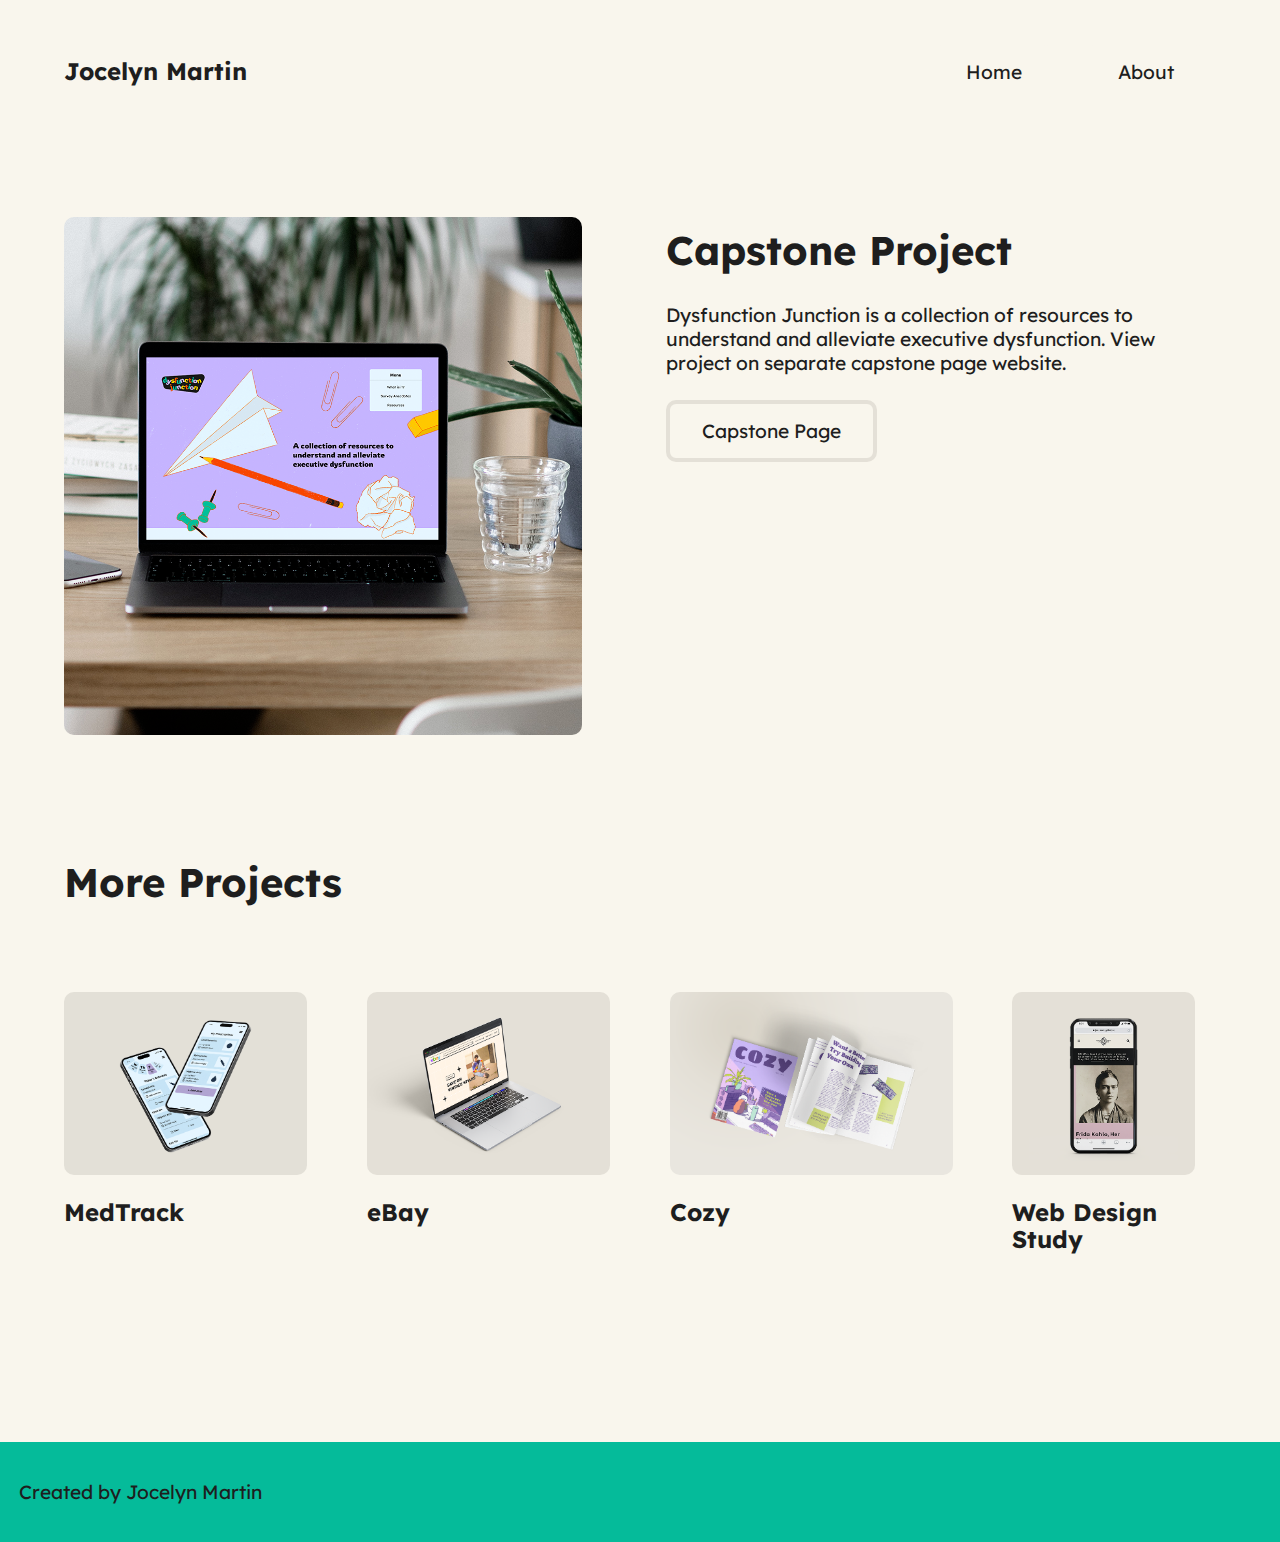
==== index.html @ 4a7296fd "update ebay page styles" ====
<!DOCTYPE html>
<html lang="en">
<head>
    <meta charset="UTF-8">
    <meta http-equiv="X-UA-Compatible" content="IE=edge">
    <meta name="viewport" content="width=device-width, initial-scale=1.0">
    <link rel="preconnect" href="https://fonts.googleapis.com">
    <link rel="preconnect" href="https://fonts.gstatic.com" crossorigin>
    <link href="https://fonts.googleapis.com/css2?family=Lexend+Deca:wght@100;400;600;700;800&family=Rowdies&display=swap" rel="stylesheet">
    <link rel="stylesheet" type="text/css" media="screen" href="main.css">
    <link rel="stylesheet" href="normalize.css">
    <title>Jocelyn's Portfolio</title>
</head>
<body>
    <header>
        <h1 id="page-title">Jocelyn Martin</h1>
        <nav>
            <ul>
                <li><a class="button navigation" href="#">Home</a></li>
                <li><a class="button navigation" href="aboutme.html">About</a></li>
            </ul>
        </nav>
    </header>
   
    <div class="hero">
        <div class="block con1">
            <img src="img/macbook-mockup.png" />
        </div>
        <div class="block con2">
            <img class="logo" srcset="img/logo.svg" />
            
            <h2>Capstone Project</h2>
            <p class="hero-p">Dysfunction Junction is a collection of resources to understand and alleviate executive dysfunction. View project on separate capstone page website.</p>
            <a class="button" href="https://joc-mart.github.io/capstone/">Capstone Page</a>
        </div>
    </div>

    <h2>More Projects</h2>
    <div class="container">
        <div class="block">
            <a href="info/medtrack.html"><img src="img/medtrack-mockup.png" alt="MedTrack mockup photo"></a>
            <h3><a href="info/medtrack.html">MedTrack</a></h3>
        </div>
        <div class="block">
            <a href="info/ebay.html"><img src="img/ebay-mockup.png" alt="eBay mockup image."></a>
            <h3><a href="info/ebay.html">eBay</a></h3>
        </div>
        <div class="block">
            <a href="info/cozy.html"><img src="img/cozy-mockup.png" alt=""></a>
            <a href="info/cozy.html"><h3>Cozy</h3></a>
        </div>
        <div class="block">
            <a href="info/frida.html"><img src="img/frida-mockup.png" alt=""></a>
            <h3><a href="info/frida.html">Web Design Study</a></h3>
        </div>
    </div>
    <div class="footer">
        <p>Created by Jocelyn Martin</p>
    </div>
</body>
</html>
---- main.css ----
:root {
    --font-body: Lexend Deca, sans-serif;
    --red: #E65600;
    --black: #1E1E1E;
    --offwhite: #E5F5FF;
    --purple: #C2B4FE;
    --yellow: #F9C904;
    --paleyellow: #f9f6ed;
    --green: #05BB9A;
    --pale-green: #B8E9EB;
    --dark-green: #0C715C;
}

html {
    background-color: var(--paleyellow);
}
/* *, 
*:before, 
*:after {
} */

/** universal **/
* {
    box-sizing: border-box;
    list-style: none;
    color: var(--black);
}
body {
    font-family: var(--font-body);
    font-size: 1.2rem;
}
h1 {
    font-family: var(--font-body);
    font-size: 1.5rem;
}
h2 {
    font-family: var(--font-body);
    font-size: 2.5rem;
    padding: 2% 0% 2% 5%;
    margin: 0;
}
.hero-p {
    padding: 0 0 5% 5%;
}
h3 {
    font-family: var(--font-body);
    font-size: 1.5rem;
}
a{
    text-decoration: none;
}
.type {
    margin-right: 10%;
}
.bold {
    font-size: 24pt;
    font-weight: 700;
}
.semibold {
    font-size: 20pt;
    font-weight: 600;
}
.form {
    font-size: 18pt;
    font-weight: 600;
}
.copy {
    font-size: 16pt;
}
img {
    max-width: 100%;
    display: block;
    border-radius: 10px;
    /* background color is #E4E0D7 */
}
.button {
    background-color: var(--paleyellow);
    border: 4px solid #e4e0d7;
    color: var(--black);
    padding: 15px 32px;
    border-radius: 10px;
    text-align: center;
    margin: 5% 5%;
}
.button:hover {
    background-color: #e4e0d7;
    color: var(--dark-green);
}
.navigation {
    border: none;
    padding: 15px 32px;
    border-radius: 10px;
    text-align: center;
}


/** ebay **/
.center {
    display: flex;
    margin: 0 20% 5%;
    flex-direction: column;
    /* justify-content: center;
    align-content: center; */

}
.center-block {
    display: flex;
    flex-direction: row;
    gap: 40px;
}
.center-img {
    display: block;
    border-radius: 10px;
}
/** footer **/
.footer {
    margin: 0; 
    padding: 1.5%;
    background-color: var(--green);
}

/******** desktop *******/
/** header **/ 
@media only screen and (min-width: 668px) {
    header {
        display: flex;
        margin: 2% 5% 2% 5%;
        padding: 0%;
        flex-direction: row;
        flex-wrap: nowrap;
        justify-content: space-between;
        align-items: center;
    }
    .page-title {
        margin-right: auto;
    }
    ul {
        display: flex;
    }
    nav li {
        padding: 1rem;
    }
    a:hover {
        color: var(--dark-green);
    }
    
    /** hero **/
    .hero {
        display: flex;
        margin: 5%;
    }
    .block {
        padding: 3% 5% 3% 0%;
        max-width: 50%;
    }
    
    /** body **/
    .heading {
        margin-left: 9%;
    }
    .container {
        display: flex;
        margin: 0;
        padding: 2% 2% 10% 5%; 
    }
    .block-space {
        margin: 0;
        padding: 0% 3% 3% 3%;
        max-width: 50%;    
    }
    .container-space {
        display: flex;
        margin: -5% 5% 5% 5%;
        padding: 0 1.5% 1.5% 1.5%; 
    }
    p {
        line-height: 125%;
    }
    .links {
        margin-left: 9%;
    }
    .space {
        padding: 8rem;
    }
    .citations {
        margin: 9%;
    }
    .style-guide {
        border: solid var(--black);
    }
    iframe {
        display: block;
        margin: 0 auto 5%;
    }
}
/****** iframe size *******/
@media only screen and (min-width: 1260px) {
    .frame-med {
        width: 200%;
    }
}

/******** mobile *******/
@media only screen and (max-width: 667px) {
       
    /** home **/
    header {
        display: flex;
        margin: 6% 5% 2% 5%;
        padding: 1%;
        flex-direction: column;
        flex-wrap: nowrap;
        justify-content: space-between;
        align-items: center;
    }
    .page-title {
        margin-right: auto;
    }
    ul {
        display: flex;
        margin: 0;
        padding: 0;
    }
    nav li {
        padding: .4rem;
    }
    .hero {
        margin: 5%;
        display: flex;
        flex-direction: column;
    }
    .block {
        margin-left: auto;
        margin-right: auto;
    }
    .con1 {
        order:2;
    }
    .con2 {
        order:1;
    }
    .logo {
        max-width: 70%;
    }
     /** all **/
     .container {
        padding: 5%;
        display: flex;
        flex-direction: column;
    }
    .heading {
        padding: 5%;
    }
    .container-space {
        padding: 5%;
    }
    .links {
        padding: 5%;
    }
    .footer {
        padding: 5%; 
    }
    img {
        margin-top: 10%;
    }
    /** deliverables **/
    
    .con3 {
        order:2;
    }
    .con4 {
        order:1;
    }
    
}
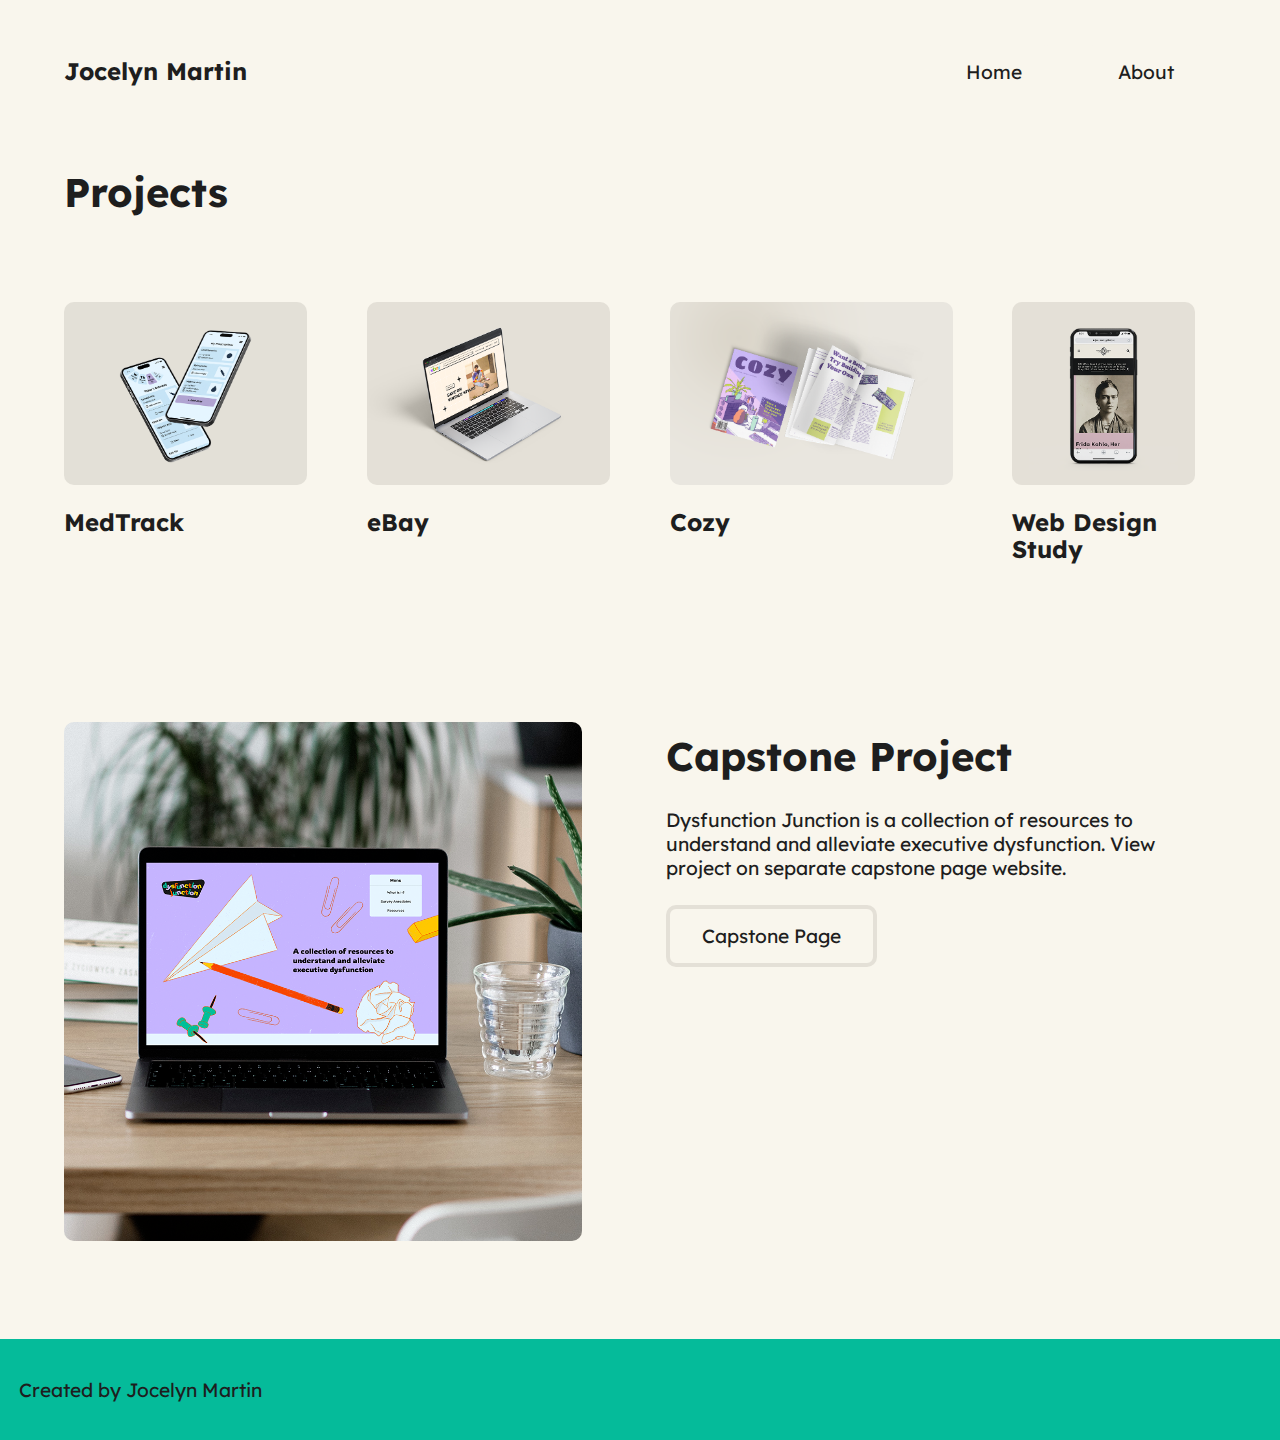
==== commit 57ecd4c9: "change home layout" ====
--- a/index.html
+++ b/index.html
@@ -21,21 +21,8 @@
             </ul>
         </nav>
     </header>
-   
-    <div class="hero">
-        <div class="block con1">
-            <img src="img/macbook-mockup.png" />
-        </div>
-        <div class="block con2">
-            <img class="logo" srcset="img/logo.svg" />
-            
-            <h2>Capstone Project</h2>
-            <p class="hero-p">Dysfunction Junction is a collection of resources to understand and alleviate executive dysfunction. View project on separate capstone page website.</p>
-            <a class="button" href="https://joc-mart.github.io/capstone/">Capstone Page</a>
-        </div>
-    </div>
 
-    <h2>More Projects</h2>
+    <h2>Projects</h2>
     <div class="container">
         <div class="block">
             <a href="info/medtrack.html"><img src="img/medtrack-mockup.png" alt="MedTrack mockup photo"></a>
@@ -54,6 +41,20 @@
             <h3><a href="info/frida.html">Web Design Study</a></h3>
         </div>
     </div>
+
+    <div class="hero">
+        <div class="block con1">
+            <img src="img/macbook-mockup.png" />
+        </div>
+        <div class="block con2">
+            <img class="logo" srcset="img/logo.svg" />
+            
+            <h2>Capstone Project</h2>
+            <p class="hero-p">Dysfunction Junction is a collection of resources to understand and alleviate executive dysfunction. View project on separate capstone page website.</p>
+            <a class="button" href="https://joc-mart.github.io/capstone/">Capstone Page</a>
+        </div>
+
+    </div>
     <div class="footer">
         <p>Created by Jocelyn Martin</p>
     </div>
--- a/main.css
+++ b/main.css
@@ -73,6 +73,13 @@
     border-radius: 10px;
     /* background color is #E4E0D7 */
 }
+.block-img {
+    margin: 10px;
+}
+.cozy-img {
+    margin: 0;
+    border-radius: 0;
+}
 .button {
     background-color: var(--paleyellow);
     border: 4px solid #e4e0d7;
@@ -119,9 +126,27 @@
     background-color: var(--green);
 }
 
+/** cozy **/
+.block-cozy {
+    display: flex;
+    flex-direction: row;
+}
+.cozy-img {
+    display: block;
+}
+.block-cozy--spread {
+    display: flex;
+    margin-right: 40px;
+}
+.container-cozy {
+    display: flex;
+    margin: 0;
+    padding: 2% 2% 0% 5%; 
+}
+
 /******** desktop *******/
 /** header **/ 
-@media only screen and (min-width: 668px) {
+@media only screen and (min-width: 980px) {
     header {
         display: flex;
         margin: 2% 5% 2% 5%;
@@ -147,7 +172,7 @@
     /** hero **/
     .hero {
         display: flex;
-        margin: 5%;
+        margin: 0% 5% 5% 5%;
     }
     .block {
         padding: 3% 5% 3% 0%;
@@ -161,11 +186,11 @@
     .container {
         display: flex;
         margin: 0;
-        padding: 2% 2% 10% 5%; 
+        padding: 2% 2% 5% 5%; 
     }
     .block-space {
         margin: 0;
-        padding: 0% 3% 3% 3%;
+        padding: 0% 3% 5% 3%;
         max-width: 50%;    
     }
     .container-space {
@@ -191,6 +216,9 @@
     iframe {
         display: block;
         margin: 0 auto 5%;
+    }
+    .frame {
+        width: 50%;
     }
 }
 /****** iframe size *******/
@@ -201,7 +229,7 @@
 }
 
 /******** mobile *******/
-@media only screen and (max-width: 667px) {
+@media only screen and (max-width: 979px) {
        
     /** home **/
     header {
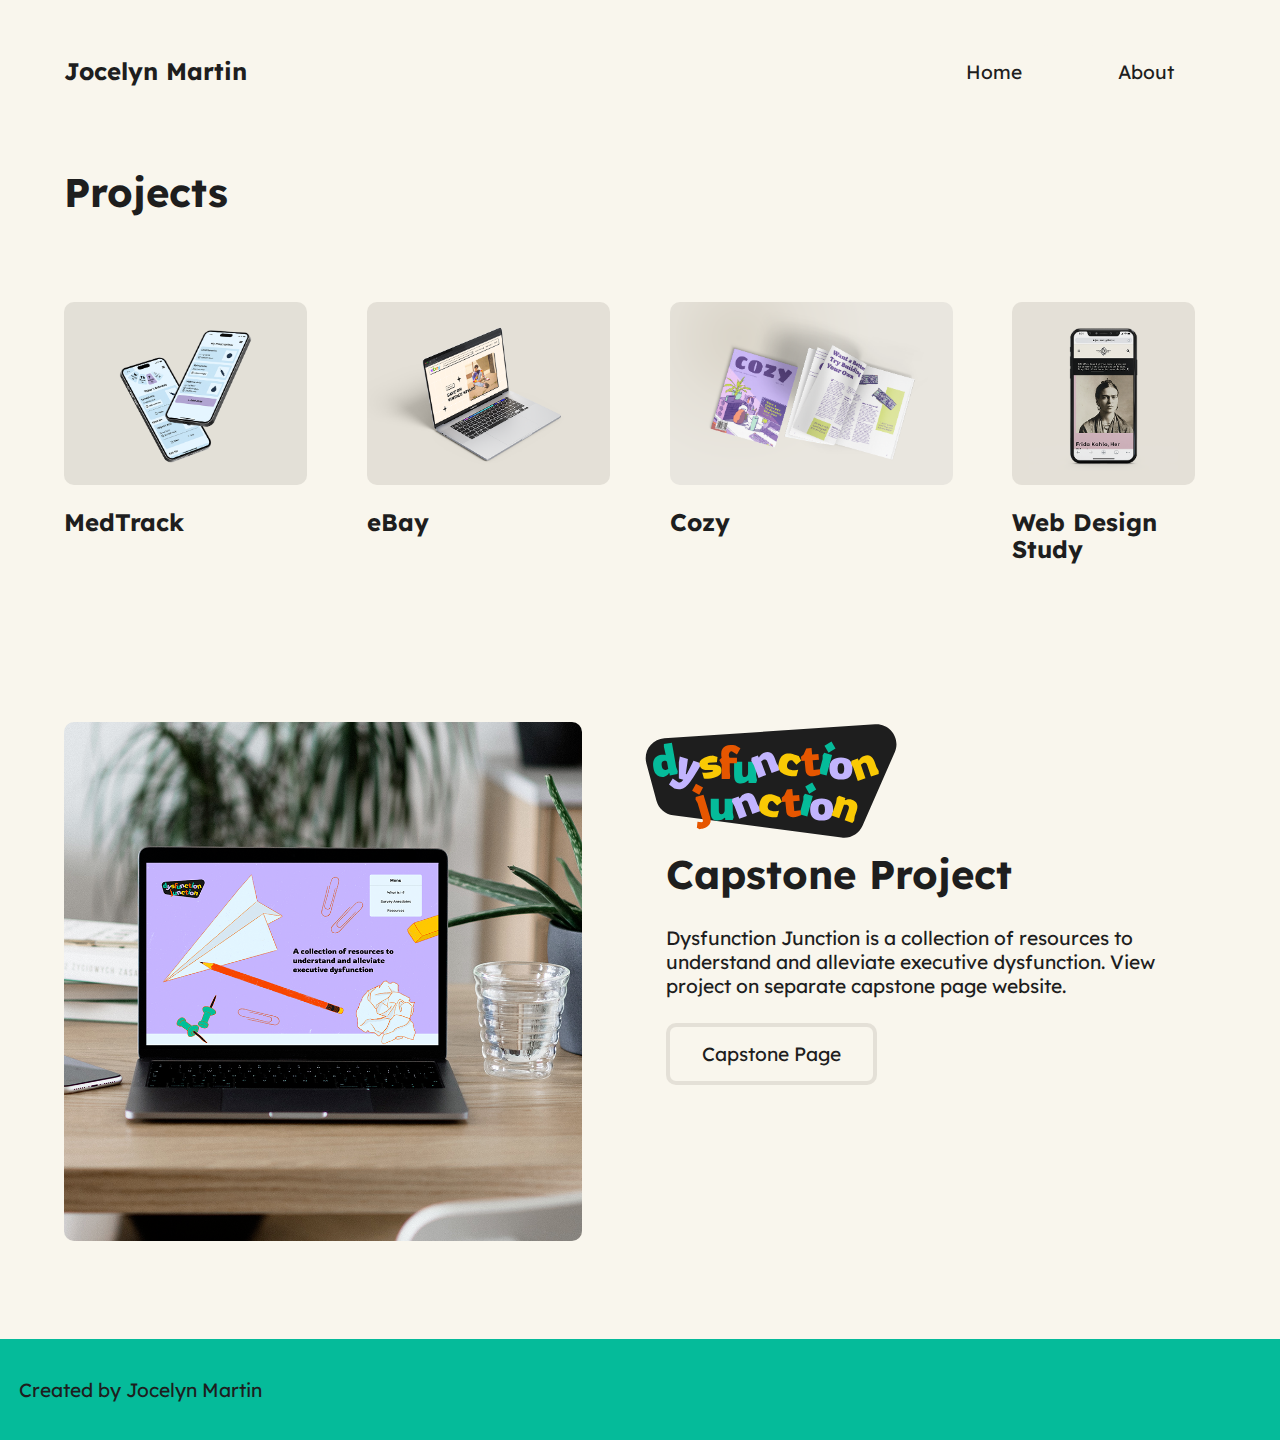
==== commit d2a9f051: "open link new tab" ====
--- a/index.html
+++ b/index.html
@@ -51,7 +51,7 @@
             
             <h2>Capstone Project</h2>
             <p class="hero-p">Dysfunction Junction is a collection of resources to understand and alleviate executive dysfunction. View project on separate capstone page website.</p>
-            <a class="button" href="https://joc-mart.github.io/capstone/">Capstone Page</a>
+            <a class="button" href="https://joc-mart.github.io/capstone/" target="_blank">Capstone Page</a>
         </div>
 
     </div>
--- a/main.css
+++ b/main.css
@@ -146,7 +146,7 @@
 
 /******** desktop *******/
 /** header **/ 
-@media only screen and (min-width: 980px) {
+@media only screen and (min-width: 820px) {
     header {
         display: flex;
         margin: 2% 5% 2% 5%;
@@ -229,16 +229,15 @@
 }
 
 /******** mobile *******/
-@media only screen and (max-width: 979px) {
+@media only screen and (max-width: 819px) {
        
     /** home **/
     header {
         display: flex;
-        margin: 6% 5% 2% 5%;
+        margin: 6% 5% 6% 5%;
         padding: 1%;
         flex-direction: column;
         flex-wrap: nowrap;
-        justify-content: space-between;
         align-items: center;
     }
     .page-title {
@@ -246,12 +245,14 @@
     }
     ul {
         display: flex;
+        flex-direction: column;
         margin: 0;
         padding: 0;
     }
     nav li {
-        padding: .4rem;
-    }
+        padding: 1rem;
+    }
+    /** hero **/
     .hero {
         margin: 5%;
         display: flex;
@@ -268,11 +269,30 @@
         order:1;
     }
     .logo {
-        max-width: 70%;
-    }
+        display: none;
+    }
+    .hero h2 {
+        padding: 0;
+        margin-top: 6%;
+    }
+    .hero-p {
+        padding: 2% 0 6% 0;
+    }
+    a.button {
+        margin: 0;
+    }
+
      /** all **/
-     .container {
-        padding: 5%;
+    h2 {
+        font-size: 3rem;
+        text-align: center;
+        padding: 0;
+    }
+     h3 {
+        font-size: 2rem;
+    }
+    .container {
+        padding: 0% 5%;
         display: flex;
         flex-direction: column;
     }
@@ -291,8 +311,10 @@
     img {
         margin-top: 10%;
     }
+    .container-more {
+        margin-top: 20%;
+    }
     /** deliverables **/
-    
     .con3 {
         order:2;
     }
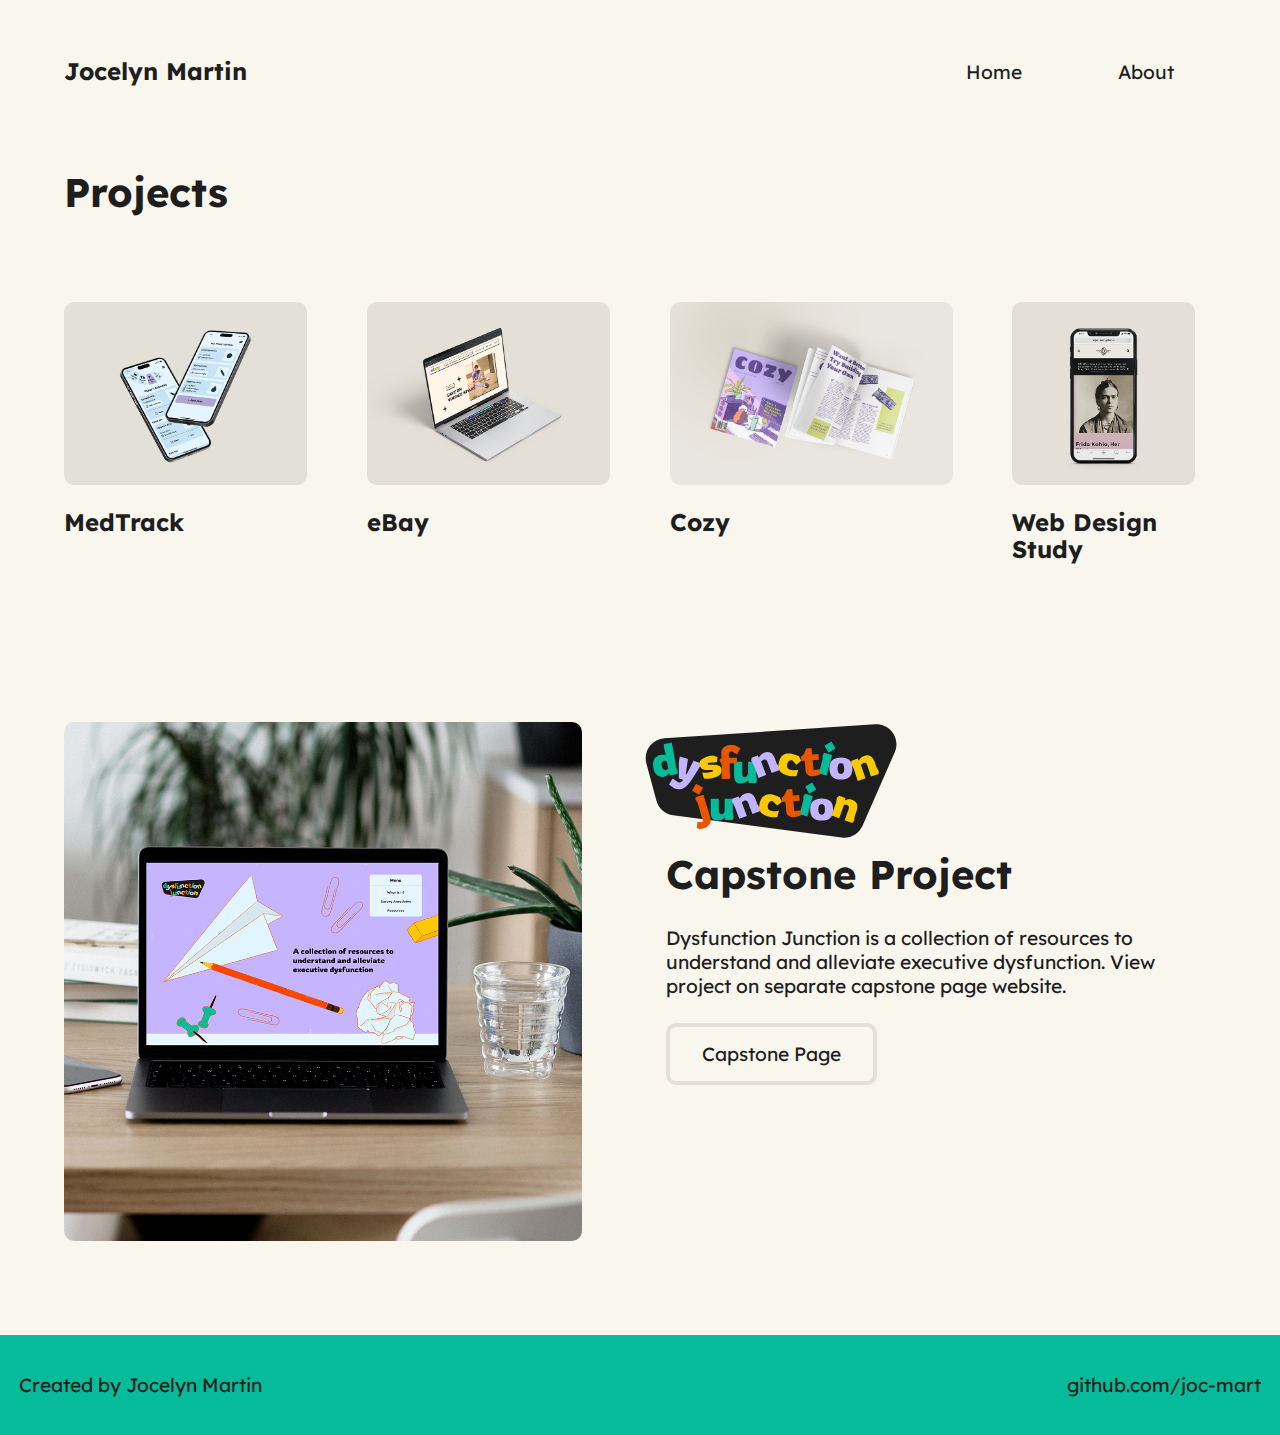
==== commit 54fea4ba: "github link in footer" ====
--- a/index.html
+++ b/index.html
@@ -51,12 +51,13 @@
             
             <h2>Capstone Project</h2>
             <p class="hero-p">Dysfunction Junction is a collection of resources to understand and alleviate executive dysfunction. View project on separate capstone page website.</p>
-            <a class="button" href="https://joc-mart.github.io/capstone/" target="_blank">Capstone Page</a>
+            <a class="button" href="https://joc-mart.github.io/capstone/" target="_blank" rel="noopener noreferrer">Capstone Page</a>
         </div>
 
     </div>
     <div class="footer">
         <p>Created by Jocelyn Martin</p>
+        <p><a href="https://github.com/joc-mart" target="_blank" rel="noopener noreferrer">github.com/joc-mart</a></p>
     </div>
 </body>
 </html>--- a/main.css
+++ b/main.css
@@ -14,12 +14,6 @@
 html {
     background-color: var(--paleyellow);
 }
-/* *, 
-*:before, 
-*:after {
-} */
-
-/** universal **/
 * {
     box-sizing: border-box;
     list-style: none;
@@ -28,6 +22,9 @@
 body {
     font-family: var(--font-body);
     font-size: 1.2rem;
+    position: relative;
+    min-height: 100vh;
+    padding-bottom: 6rem;
 }
 h1 {
     font-family: var(--font-body);
@@ -71,7 +68,6 @@
     max-width: 100%;
     display: block;
     border-radius: 10px;
-    /* background color is #E4E0D7 */
 }
 .block-img {
     margin: 10px;
@@ -79,6 +75,9 @@
 .cozy-img {
     margin: 0;
     border-radius: 0;
+}
+.cozy-img--styleguide {
+    max-width: 75%;
 }
 .button {
     background-color: var(--paleyellow);
@@ -106,9 +105,6 @@
     display: flex;
     margin: 0 20% 5%;
     flex-direction: column;
-    /* justify-content: center;
-    align-content: center; */
-
 }
 .center-block {
     display: flex;
@@ -118,12 +114,24 @@
 .center-img {
     display: block;
     border-radius: 10px;
+}
+.container-ebay {
+    padding-left: 5%;
+}
+.container-img {
+    margin-bottom: 5%;
 }
 /** footer **/
 .footer {
     margin: 0; 
     padding: 1.5%;
     background-color: var(--green);
+    position: absolute;
+    bottom: 0;
+    width: 100%;
+}
+.footer a:hover{
+    color: var(--paleyellow);
 }
 
 /** cozy **/
@@ -220,6 +228,11 @@
     .frame {
         width: 50%;
     }
+    .footer {
+        display: flex;
+        flex-direction: row;
+        justify-content: space-between;
+    }
 }
 /****** iframe size *******/
 @media only screen and (min-width: 1260px) {
@@ -254,7 +267,7 @@
     }
     /** hero **/
     .hero {
-        margin: 5%;
+        margin: 5% 5% 20% 5%;
         display: flex;
         flex-direction: column;
     }
@@ -288,14 +301,21 @@
         text-align: center;
         padding: 0;
     }
-     h3 {
+    h3 {
         font-size: 2rem;
+    }
+    .about-h2 {
+        display: none;
     }
     .container {
         padding: 0% 5%;
         display: flex;
         flex-direction: column;
     }
+    .center {
+        margin: 0;
+        padding: 0 5%;
+    }
     .heading {
         padding: 5%;
     }
@@ -306,10 +326,13 @@
         padding: 5%;
     }
     .footer {
-        padding: 5%; 
+        padding: 2% 4%;
     }
     img {
         margin-top: 10%;
+    }
+    .cozy-img--styleguide {
+        max-width: 100%;
     }
     .container-more {
         margin-top: 20%;
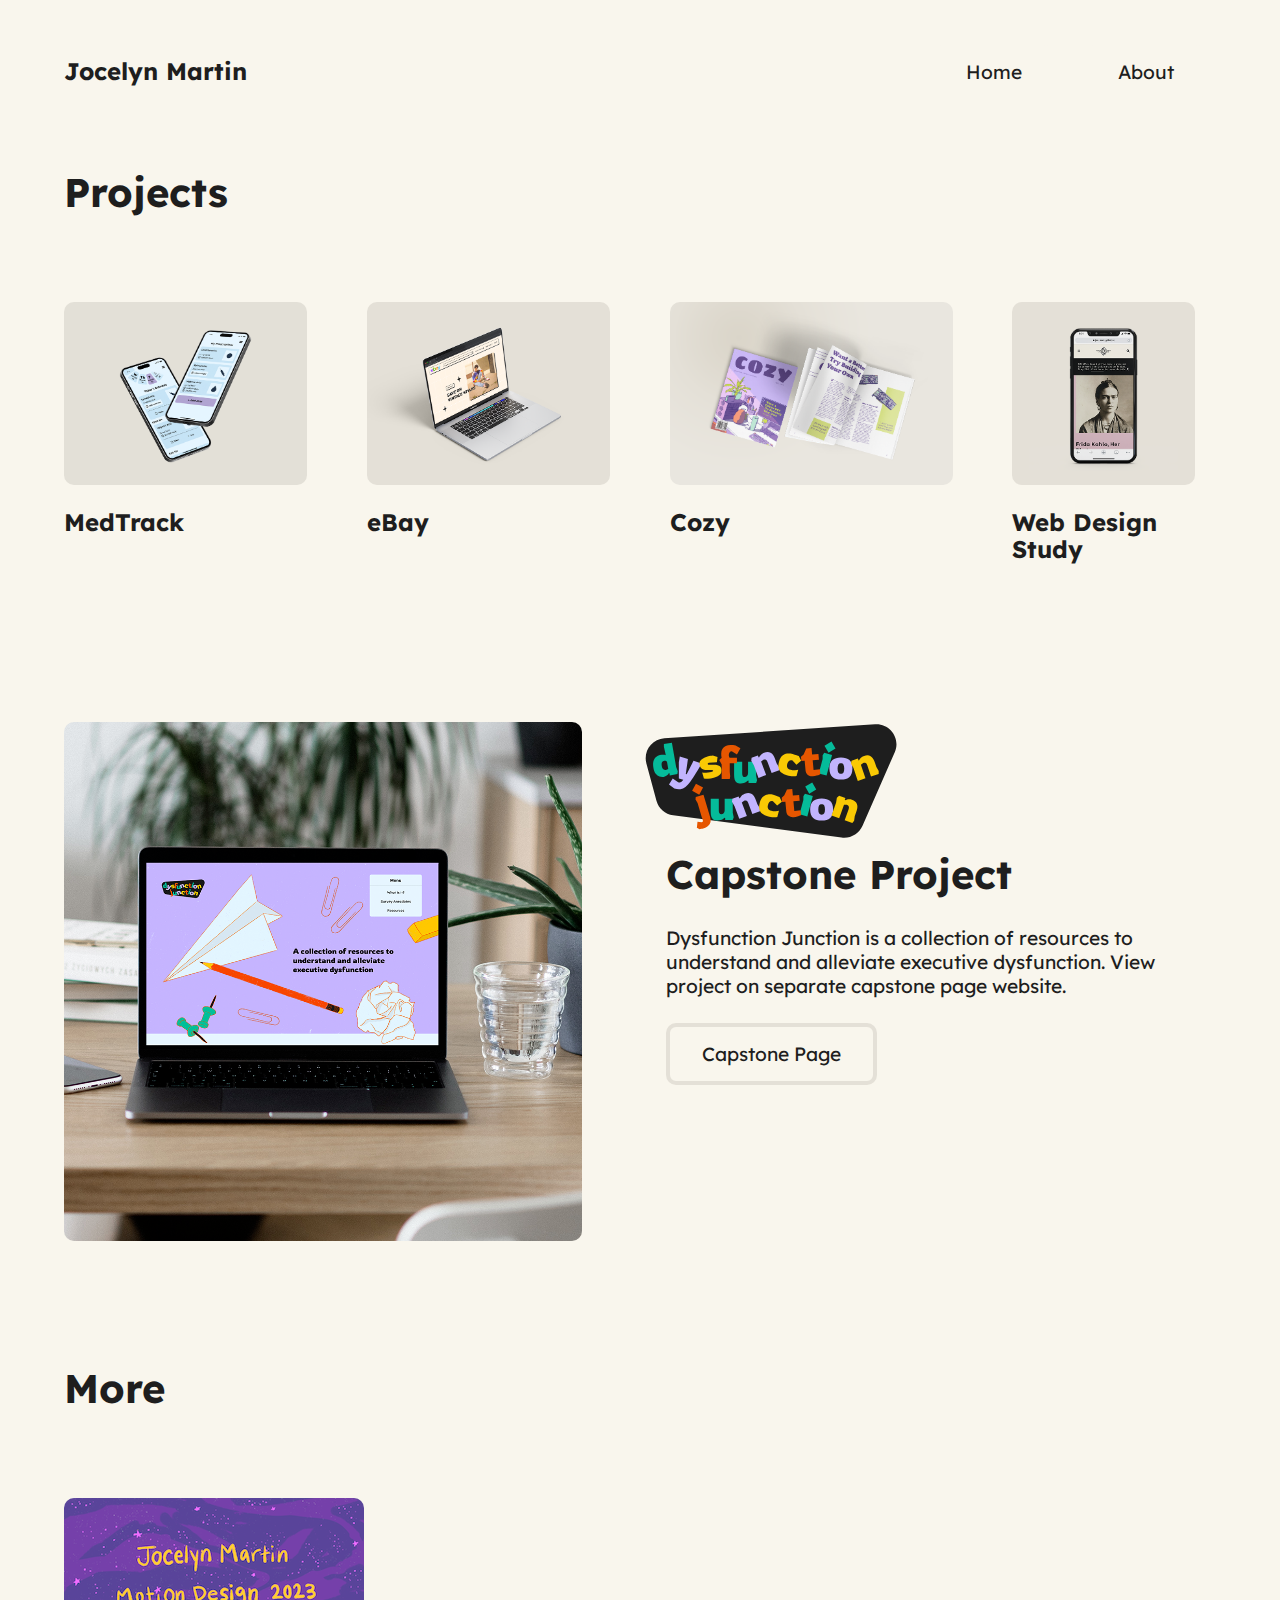
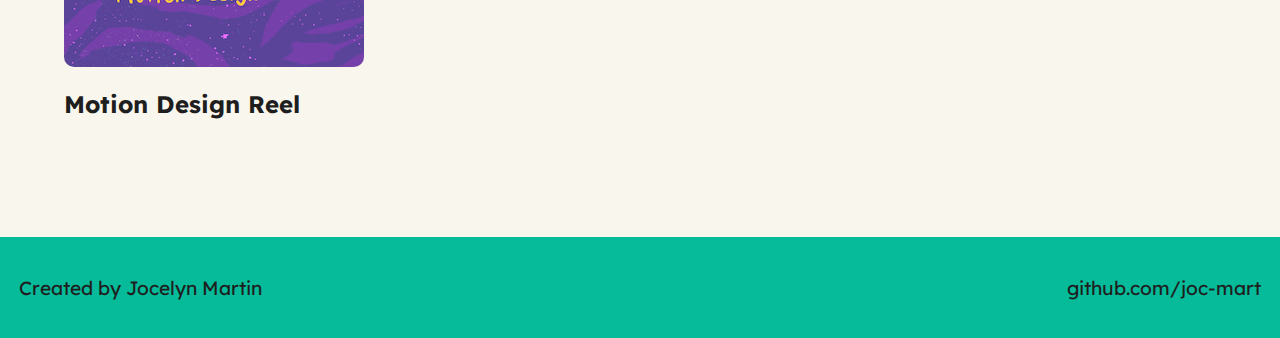
==== commit f664a0be: "motion design project" ====
--- a/index.html
+++ b/index.html
@@ -34,7 +34,7 @@
         </div>
         <div class="block">
             <a href="info/cozy.html"><img src="img/cozy-mockup.png" alt=""></a>
-            <a href="info/cozy.html"><h3>Cozy</h3></a>
+            <h3><a href="info/cozy.html">Cozy</a></h3>
         </div>
         <div class="block">
             <a href="info/frida.html"><img src="img/frida-mockup.png" alt=""></a>
@@ -53,8 +53,17 @@
             <p class="hero-p">Dysfunction Junction is a collection of resources to understand and alleviate executive dysfunction. View project on separate capstone page website.</p>
             <a class="button" href="https://joc-mart.github.io/capstone/" target="_blank" rel="noopener noreferrer">Capstone Page</a>
         </div>
+    </div>
 
+    <h2>More</h2>
+    <div class="container">
+        <div class="block">
+            <a href="https://youtu.be/mxqodQIpgTk?si=Shup1ZGRK8E1Y2B2" target="_blank" rel="noopener noreferrer"><img src="img/title-card.png"  alt="motion design reel"></a>
+            <h3><a href="https://youtu.be/mxqodQIpgTk?si=Shup1ZGRK8E1Y2B2" target="_blank" rel="noopener noreferrer">Motion Design Reel</a></h3>
+        </div>
     </div>
+
+
     <div class="footer">
         <p>Created by Jocelyn Martin</p>
         <p><a href="https://github.com/joc-mart" target="_blank" rel="noopener noreferrer">github.com/joc-mart</a></p>
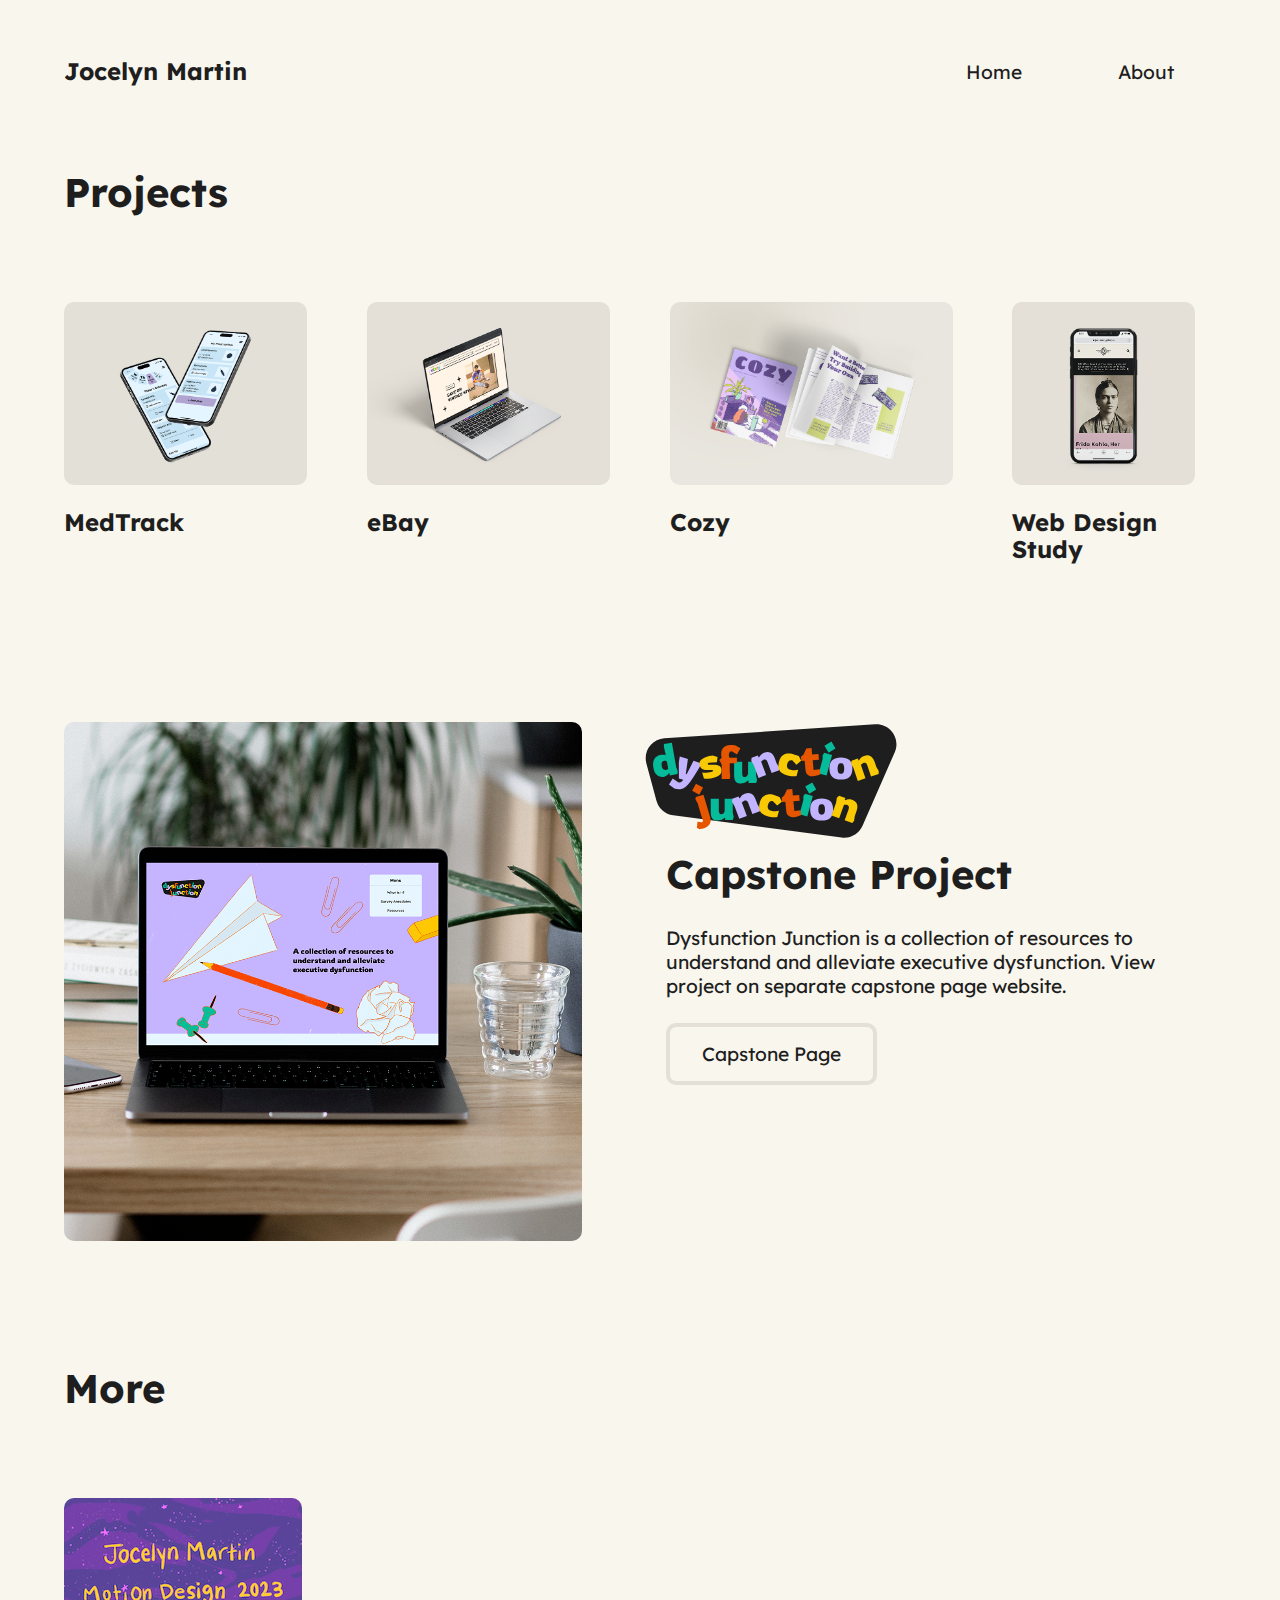
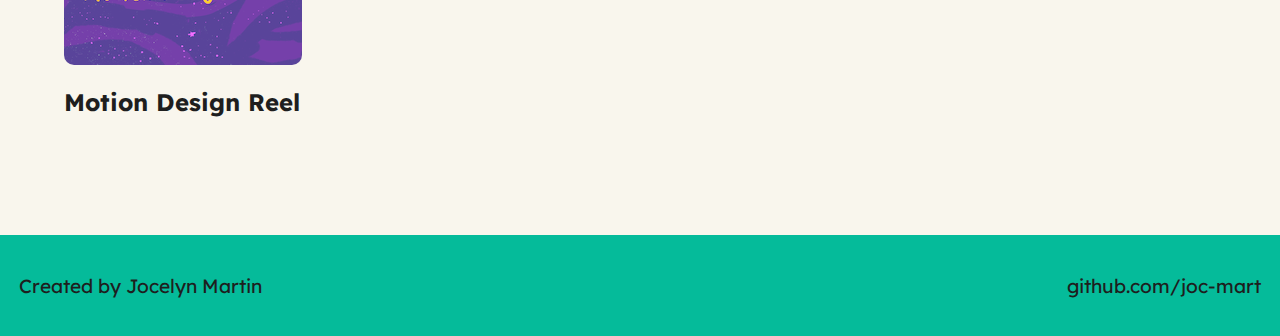
==== commit 84c47282: "margin bottom page" ====
--- a/index.html
+++ b/index.html
@@ -56,7 +56,7 @@
     </div>
 
     <h2>More</h2>
-    <div class="container">
+    <div class="container bottom">
         <div class="block">
             <a href="https://youtu.be/mxqodQIpgTk?si=Shup1ZGRK8E1Y2B2" target="_blank" rel="noopener noreferrer"><img src="img/title-card.png"  alt="motion design reel"></a>
             <h3><a href="https://youtu.be/mxqodQIpgTk?si=Shup1ZGRK8E1Y2B2" target="_blank" rel="noopener noreferrer">Motion Design Reel</a></h3>
--- a/main.css
+++ b/main.css
@@ -272,7 +272,7 @@
         flex-direction: column;
     }
     .block {
-        margin-left: auto;
+        /* margin-left: auto; */
         margin-right: auto;
     }
     .con1 {
@@ -337,6 +337,9 @@
     .container-more {
         margin-top: 20%;
     }
+    .bottom {
+        margin-bottom: 5rem;
+    }
     /** deliverables **/
     .con3 {
         order:2;
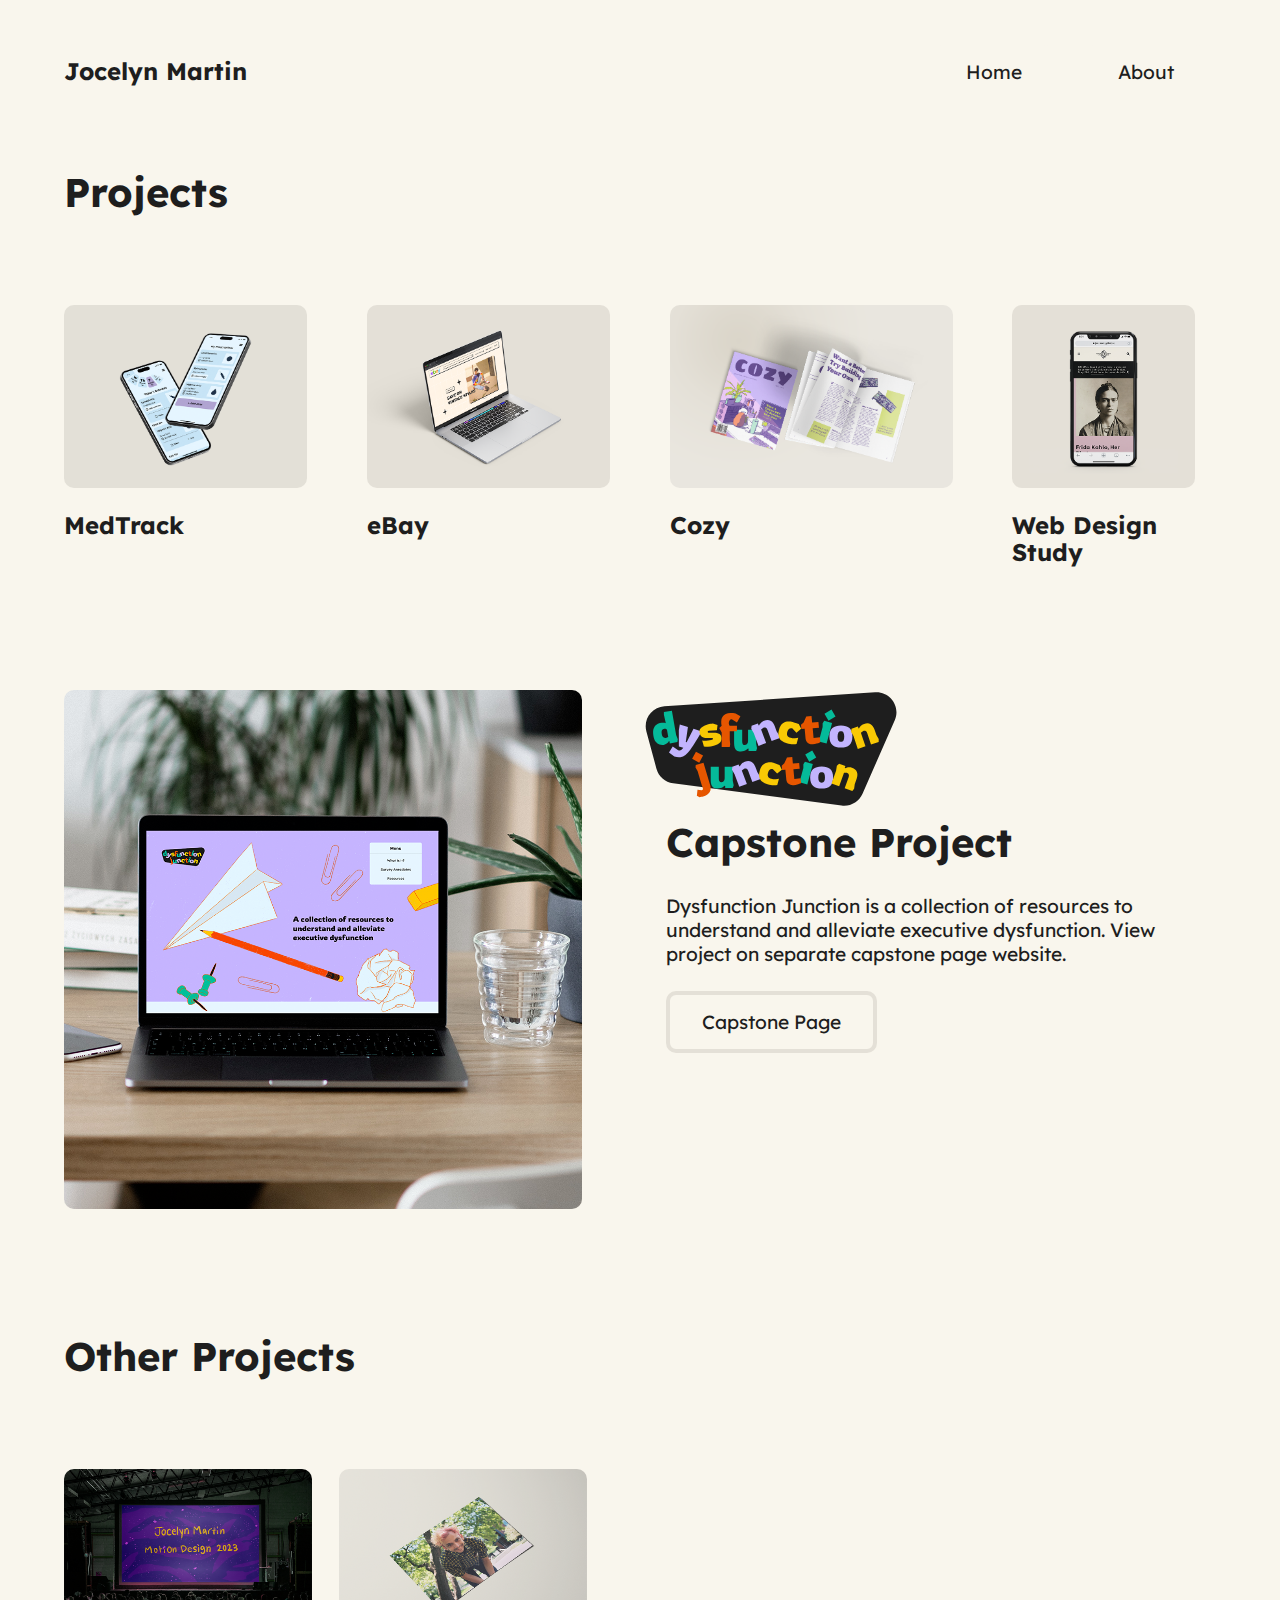
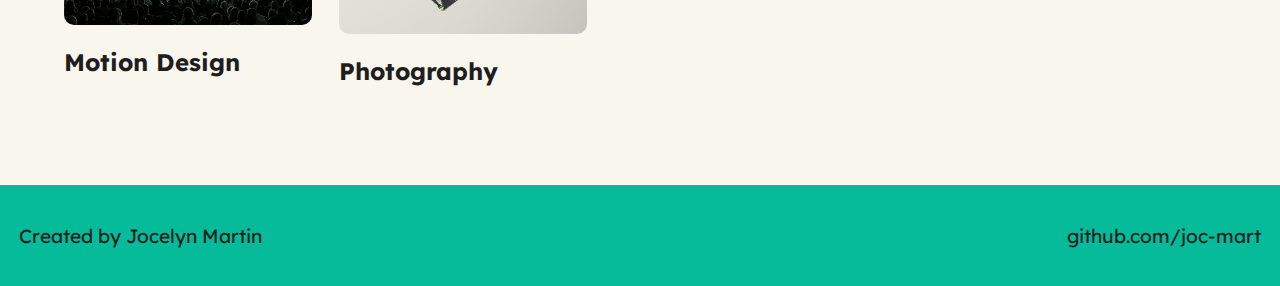
==== commit f4631d78: "new pages" ====
--- a/index.html
+++ b/index.html
@@ -55,11 +55,16 @@
         </div>
     </div>
 
-    <h2>More</h2>
-    <div class="container bottom">
+    <h2>Other Projects</h2>
+    <div class="container container-other bottom">
         <div class="block">
-            <a href="https://youtu.be/mxqodQIpgTk?si=Shup1ZGRK8E1Y2B2" target="_blank" rel="noopener noreferrer"><img src="img/title-card.png"  alt="motion design reel"></a>
-            <h3><a href="https://youtu.be/mxqodQIpgTk?si=Shup1ZGRK8E1Y2B2" target="_blank" rel="noopener noreferrer">Motion Design Reel</a></h3>
+            <a href="info/motion.html"><img src="img/screen-mockup.png"  alt="motion reel mockup"></a>
+            <h3><a href="info/motion.html">Motion Design</a></h3>
+        </div>
+
+        <div class="block">
+            <a href="info/photos.html"><img src="img/tayeb-mockup.png"  alt="photography page"></a>
+            <h3><a href="info/photos.html">Photography</a></h3>
         </div>
     </div>
 
--- a/main.css
+++ b/main.css
@@ -98,6 +98,9 @@
     border-radius: 10px;
     text-align: center;
 }
+.container-more {
+    margin-top: 4rem;
+}
 
 
 /** ebay **/
@@ -151,6 +154,17 @@
     margin: 0;
     padding: 2% 2% 0% 5%; 
 }
+.grid {
+    display: flex;
+    flex-wrap: wrap;
+    margin: 3%;
+}
+.photos {
+    width: 500px;
+    border-radius: 0;
+    padding: 3%;
+}
+
 
 /******** desktop *******/
 /** header **/ 
@@ -183,7 +197,7 @@
         margin: 0% 5% 5% 5%;
     }
     .block {
-        padding: 3% 5% 3% 0%;
+        padding: 0% 5% 3% 0%;
         max-width: 50%;
     }
     
@@ -194,7 +208,7 @@
     .container {
         display: flex;
         margin: 0;
-        padding: 2% 2% 5% 5%; 
+        padding: 5% 2% 5% 5%; 
     }
     .block-space {
         margin: 0;
@@ -232,6 +246,12 @@
         display: flex;
         flex-direction: row;
         justify-content: space-between;
+    }
+    .container-other {
+        width: 50%;
+    }
+    .center-block iframe {
+        margin-top: 1em;
     }
 }
 /****** iframe size *******/
@@ -272,7 +292,6 @@
         flex-direction: column;
     }
     .block {
-        /* margin-left: auto; */
         margin-right: auto;
     }
     .con1 {
@@ -334,6 +353,9 @@
     .cozy-img--styleguide {
         max-width: 100%;
     }
+    .center-block iframe {
+        margin-top: 2em;
+    }
     .container-more {
         margin-top: 20%;
     }
